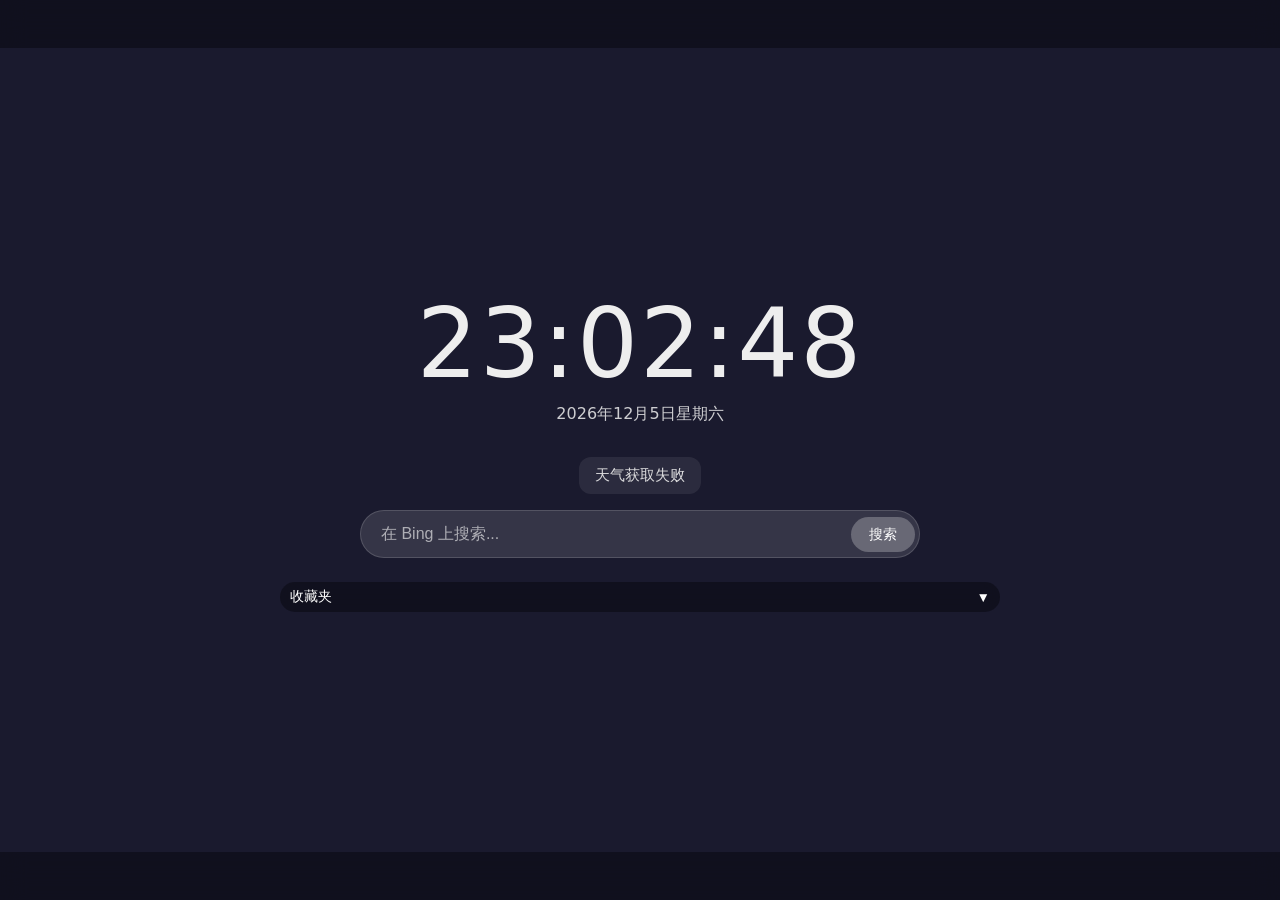
==== src/newtab/index.html @ 10435049 "浏览器拓展修改新标签页" ====
<!DOCTYPE html>
<html lang="zh-CN">
<head>
  <meta charset="UTF-8">
  <meta name="viewport" content="width=device-width, initial-scale=1.0">
  <title>新标签页</title>
  <link rel="stylesheet" href="style.css">
</head>
<body>
  <div id="wallpaper" class="wallpaper" aria-hidden="true"></div>
  <div id="glass-top" class="glass glass-top" aria-hidden="true"></div>
  <div id="glass-bottom" class="glass glass-bottom" aria-hidden="true"></div>
  <div id="app">
    <div id="widget-time" class="widget widget-time" hidden></div>
    <div id="widget-weather" class="widget widget-weather" hidden></div>
    <form id="search-form" class="search-form">
      <input type="search" id="search-input" class="search-input" placeholder="在 Bing 上搜索..." autocomplete="off" enterkeyhint="search">
      <button type="submit" class="search-btn">搜索</button>
    </form>
    <div class="favorites">
      <button id="favorites-toggle" class="favorites-toggle" type="button" aria-expanded="false">
        <span class="favorites-title">收藏夹</span>
        <span class="favorites-arrow" aria-hidden="true">▼</span>
      </button>
      <div id="favorites-panel" class="favorites-panel" hidden>
        <div class="favorites-scroller" id="favorites-scroller"></div>
      </div>
    </div>
    <div class="placeholder" id="placeholder">MyEdgeStyle 新标签页</div>
  </div>
  <script src="script.js"></script>
</body>
</html>
---- src/newtab/style.css ----
* {
  box-sizing: border-box;
}

html, body {
  margin: 0;
  padding: 0;
  width: 100%;
  height: 100%;
  overflow: hidden;
}

body {
  font-family: "Segoe UI", system-ui, sans-serif;
  background: #1a1a2e;
  color: #eee;
}

/* 壁纸层 */
.wallpaper {
  position: fixed;
  inset: 0;
  background-size: cover;
  background-position: center;
  background-repeat: no-repeat;
  z-index: 0;
}

/* 毛玻璃镶边 */
.glass {
  position: fixed;
  left: 0;
  right: 0;
  height: 48px;
  pointer-events: none;
  z-index: 1;
  backdrop-filter: blur(12px);
  -webkit-backdrop-filter: blur(12px);
}

.glass-top {
  top: 0;
}

.glass-bottom {
  top: auto;
  bottom: 0;
}

#app {
  position: relative;
  z-index: 2;
  width: 100%;
  height: 100%;
  display: flex;
  flex-direction: column;
  align-items: center;
  justify-content: center;
  gap: 1rem;
}

.placeholder {
  font-size: 1.25rem;
  color: rgba(255, 255, 255, 0.7);
}

.placeholder:not(:only-child) {
  display: none;
}

/* 时间组件 */
.widget-time {
  text-align: center;
  font-variant-numeric: tabular-nums;
}

.widget-time .time-main {
  font-size: clamp(3rem, 10vw, 6rem);
  font-weight: 300;
  letter-spacing: 0.02em;
  margin: 0;
}

.widget-time .time-date {
  font-size: 1rem;
  opacity: 0.85;
  margin-top: 0.25rem;
}

/* 天气组件 */
.widget-weather {
  display: flex;
  align-items: center;
  gap: 0.75rem;
  padding: 0.5rem 1rem;
  background: rgba(255, 255, 255, 0.08);
  border-radius: 12px;
  font-size: 0.95rem;
}

.widget-weather .temp {
  font-size: 1.5rem;
  font-weight: 600;
}

.widget-weather .desc {
  opacity: 0.9;
}

.widget-weather .location {
  font-size: 0.85rem;
  opacity: 0.75;
}

/* 搜索框 */
.search-form {
  display: flex;
  align-items: center;
  max-width: 560px;
  width: 90%;
  margin: 0;
  background: rgba(255, 255, 255, 0.12);
  border-radius: 24px;
  padding: 4px 4px 4px 20px;
  border: 1px solid rgba(255, 255, 255, 0.15);
  transition: background 0.2s, border-color 0.2s;
}

.search-form:focus-within {
  background: rgba(255, 255, 255, 0.18);
  border-color: rgba(255, 255, 255, 0.25);
}

.search-input {
  flex: 1;
  min-width: 0;
  padding: 10px 12px 10px 0;
  border: none;
  background: transparent;
  color: #fff;
  font-size: 1rem;
  outline: none;
}

.search-input::placeholder {
  color: rgba(255, 255, 255, 0.6);
}

.search-btn {
  padding: 8px 18px;
  border: none;
  border-radius: 20px;
  background: rgba(255, 255, 255, 0.25);
  color: #fff;
  font-size: 0.9rem;
  cursor: pointer;
  transition: background 0.2s;
}

.search-btn:hover {
  background: rgba(255, 255, 255, 0.35);
}

/* 收藏夹 */
.favorites {
  margin-top: 0.5rem;
  max-width: 720px;
  width: 90%;
  display: flex;
  flex-direction: column;
  align-items: stretch;
  gap: 0.5rem;
}

.favorites-toggle {
  display: inline-flex;
  align-items: center;
  justify-content: space-between;
  width: 100%;
  padding: 6px 10px;
  border-radius: 999px;
  border: none;
  background: rgba(0, 0, 0, 0.35);
  color: #fff;
  font-size: 0.85rem;
  cursor: pointer;
  backdrop-filter: blur(8px);
}

.favorites-title {
  font-weight: 500;
}

.favorites-arrow {
  transition: transform 0.2s ease;
}

.favorites-toggle[aria-expanded="true"] .favorites-arrow {
  transform: rotate(180deg);
}

.favorites-panel {
  background: rgba(0, 0, 0, 0.4);
  border-radius: 16px;
  padding: 6px 4px 4px;
  max-height: 220px;
  width: 100%;
  overflow: hidden;
  backdrop-filter: blur(10px);
}

.favorites-scroller {
  max-height: 190px;
  overflow-y: auto;
  padding: 4px 4px 8px;
  display: flex;
  flex-wrap: wrap;
  gap: 6px;
}

.favorite-item {
  display: inline-flex;
  align-items: center;
  max-width: 220px;
  padding: 6px 9px;
  border-radius: 999px;
  background: rgba(255, 255, 255, 0.1);
  color: #fff;
  text-decoration: none;
  font-size: 0.8rem;
  line-height: 1.2;
  gap: 6px;
  overflow: hidden;
  white-space: nowrap;
}

.favorite-item:hover {
  background: rgba(255, 255, 255, 0.18);
}

.favorite-icon {
  width: 18px;
  height: 18px;
  border-radius: 50%;
  background: rgba(0, 0, 0, 0.4);
  display: inline-flex;
  align-items: center;
  justify-content: center;
  font-size: 0.7rem;
}

.favorite-text {
  overflow: hidden;
  text-overflow: ellipsis;
}

.favorite-folder {
  opacity: 0.7;
  font-size: 0.7rem;
  margin-left: 2px;
}
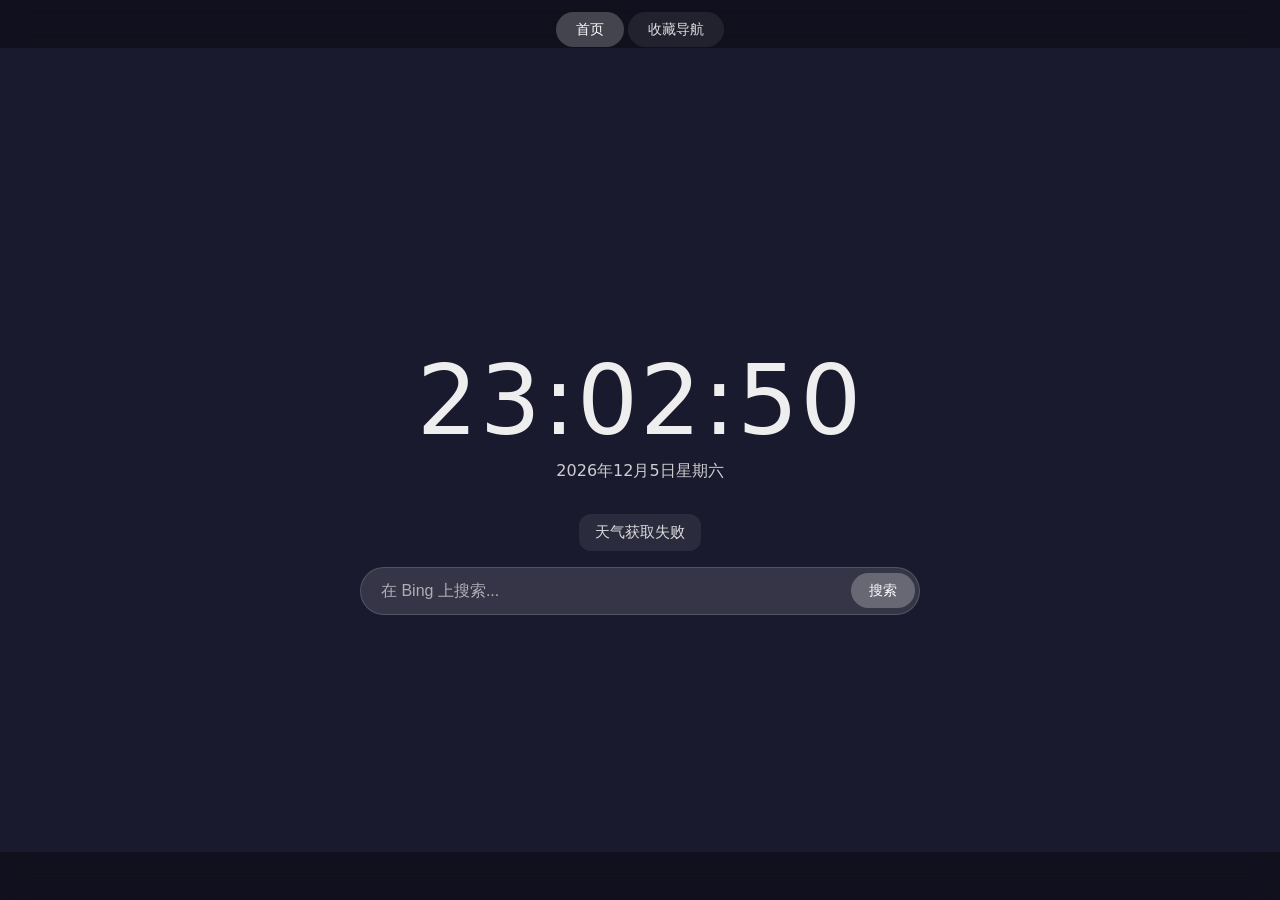
==== commit bffb902b: "添加收藏导航" ====
--- a/src/newtab/index.html
+++ b/src/newtab/index.html
@@ -11,22 +11,25 @@
   <div id="glass-top" class="glass glass-top" aria-hidden="true"></div>
   <div id="glass-bottom" class="glass glass-bottom" aria-hidden="true"></div>
   <div id="app">
-    <div id="widget-time" class="widget widget-time" hidden></div>
-    <div id="widget-weather" class="widget widget-weather" hidden></div>
-    <form id="search-form" class="search-form">
-      <input type="search" id="search-input" class="search-input" placeholder="在 Bing 上搜索..." autocomplete="off" enterkeyhint="search">
-      <button type="submit" class="search-btn">搜索</button>
-    </form>
-    <div class="favorites">
-      <button id="favorites-toggle" class="favorites-toggle" type="button" aria-expanded="false">
-        <span class="favorites-title">收藏夹</span>
-        <span class="favorites-arrow" aria-hidden="true">▼</span>
-      </button>
-      <div id="favorites-panel" class="favorites-panel" hidden>
-        <div class="favorites-scroller" id="favorites-scroller"></div>
+    <nav class="view-tabs" role="tablist">
+      <button type="button" class="view-tab active" role="tab" id="tab-home" aria-selected="true">首页</button>
+      <button type="button" class="view-tab" role="tab" id="tab-favorites" aria-selected="false">收藏导航</button>
+    </nav>
+    <div id="view-home" class="view-pane" role="tabpanel">
+      <div id="widget-time" class="widget widget-time" hidden></div>
+      <div id="widget-weather" class="widget widget-weather" hidden></div>
+      <form id="search-form" class="search-form">
+        <input type="search" id="search-input" class="search-input" placeholder="在 Bing 上搜索..." autocomplete="off" enterkeyhint="search">
+        <button type="submit" class="search-btn">搜索</button>
+      </form>
+      <div class="placeholder" id="placeholder">MyEdgeStyle 新标签页</div>
+    </div>
+    <div id="view-favorites" class="view-pane hidden" role="tabpanel">
+      <div class="favorites-nav">
+        <input type="search" id="favorites-nav-search" class="favorites-nav-search" placeholder="搜索收藏（标题或网址）..." autocomplete="off">
+        <div id="favorites-nav-content" class="favorites-nav-content"></div>
       </div>
     </div>
-    <div class="placeholder" id="placeholder">MyEdgeStyle 新标签页</div>
   </div>
   <script src="script.js"></script>
 </body>
--- a/src/newtab/style.css
+++ b/src/newtab/style.css
@@ -55,8 +55,190 @@
   display: flex;
   flex-direction: column;
   align-items: center;
+  justify-content: flex-start;
+  gap: 0;
+  padding-top: 12px;
+  overflow: hidden;
+}
+
+.view-tabs {
+  display: flex;
+  gap: 4px;
+  margin-bottom: 12px;
+  flex-shrink: 0;
+}
+
+.view-tab {
+  padding: 8px 20px;
+  border: none;
+  border-radius: 20px;
+  background: rgba(255, 255, 255, 0.08);
+  color: rgba(255, 255, 255, 0.85);
+  font-size: 0.9rem;
+  cursor: pointer;
+  transition: background 0.2s, color 0.2s;
+}
+
+.view-tab:hover {
+  background: rgba(255, 255, 255, 0.14);
+  color: #fff;
+}
+
+.view-tab.active {
+  background: rgba(255, 255, 255, 0.22);
+  color: #fff;
+}
+
+.view-pane {
+  flex: 1;
+  min-height: 0;
+  width: 100%;
+  display: flex;
+  flex-direction: column;
+  align-items: center;
   justify-content: center;
   gap: 1rem;
+}
+
+.view-pane.hidden {
+  display: none;
+}
+
+#view-favorites .favorites-nav {
+  width: 100%;
+  max-width: 960px;
+  height: 100%;
+  display: flex;
+  flex-direction: column;
+  align-items: stretch;
+  gap: 12px;
+  padding: 0 16px 24px;
+  overflow: hidden;
+}
+
+.favorites-nav-search {
+  width: 100%;
+  max-width: 400px;
+  margin: 0 auto;
+  padding: 12px 20px;
+  border: 1px solid rgba(255, 255, 255, 0.2);
+  border-radius: 24px;
+  background: rgba(0, 0, 0, 0.35);
+  color: #fff;
+  font-size: 1rem;
+  outline: none;
+  flex-shrink: 0;
+}
+
+.favorites-nav-search::placeholder {
+  color: rgba(255, 255, 255, 0.55);
+}
+
+.favorites-nav-search:focus {
+  border-color: rgba(255, 255, 255, 0.4);
+  background: rgba(0, 0, 0, 0.45);
+}
+
+.favorites-nav-content {
+  flex: 1;
+  overflow-y: auto;
+  overflow-x: hidden;
+  display: flex;
+  flex-direction: column;
+  gap: 20px;
+  padding: 8px 0;
+}
+
+.favorites-group {
+  flex-shrink: 0;
+}
+
+.favorites-group-title {
+  font-size: 0.95rem;
+  font-weight: 600;
+  color: rgba(255, 255, 255, 0.95);
+  margin-bottom: 10px;
+  padding-bottom: 4px;
+  border-bottom: 1px solid rgba(255, 255, 255, 0.15);
+}
+
+.favorites-group-list {
+  display: grid;
+  grid-template-columns: repeat(auto-fill, minmax(140px, 1fr));
+  gap: 12px;
+}
+
+.nav-card {
+  display: flex;
+  flex-direction: column;
+  align-items: center;
+  justify-content: center;
+  padding: 14px 10px;
+  border-radius: 12px;
+  background: rgba(255, 255, 255, 0.1);
+  color: #fff;
+  text-decoration: none;
+  transition: background 0.2s, transform 0.15s;
+  min-height: 72px;
+}
+
+.nav-card:hover {
+  background: rgba(255, 255, 255, 0.2);
+  transform: translateY(-2px);
+}
+
+.nav-card-icon {
+  width: 32px;
+  height: 32px;
+  border-radius: 8px;
+  background: rgba(0, 0, 0, 0.35);
+  display: flex;
+  align-items: center;
+  justify-content: center;
+  font-size: 1rem;
+  font-weight: 600;
+  margin-bottom: 8px;
+  flex-shrink: 0;
+  position: relative;
+}
+
+.nav-card-icon-img {
+  width: 32px;
+  height: 32px;
+  border-radius: 8px;
+  object-fit: contain;
+  position: absolute;
+  inset: 0;
+}
+
+.nav-card-icon-img[hidden] {
+  display: none;
+}
+
+.nav-card-icon-fallback {
+  position: absolute;
+  inset: 0;
+  display: flex;
+  align-items: center;
+  justify-content: center;
+  font-size: 1rem;
+  font-weight: 600;
+}
+
+.nav-card-icon-fallback[hidden] {
+  display: none;
+}
+
+.nav-card-title {
+  font-size: 0.8rem;
+  line-height: 1.25;
+  text-align: center;
+  overflow: hidden;
+  text-overflow: ellipsis;
+  display: -webkit-box;
+  -webkit-line-clamp: 2;
+  -webkit-box-orient: vertical;
+  word-break: break-all;
 }
 
 .placeholder {
@@ -161,101 +343,4 @@
   background: rgba(255, 255, 255, 0.35);
 }
 
-/* 收藏夹 */
-.favorites {
-  margin-top: 0.5rem;
-  max-width: 720px;
-  width: 90%;
-  display: flex;
-  flex-direction: column;
-  align-items: stretch;
-  gap: 0.5rem;
-}
-
-.favorites-toggle {
-  display: inline-flex;
-  align-items: center;
-  justify-content: space-between;
-  width: 100%;
-  padding: 6px 10px;
-  border-radius: 999px;
-  border: none;
-  background: rgba(0, 0, 0, 0.35);
-  color: #fff;
-  font-size: 0.85rem;
-  cursor: pointer;
-  backdrop-filter: blur(8px);
-}
-
-.favorites-title {
-  font-weight: 500;
-}
-
-.favorites-arrow {
-  transition: transform 0.2s ease;
-}
-
-.favorites-toggle[aria-expanded="true"] .favorites-arrow {
-  transform: rotate(180deg);
-}
-
-.favorites-panel {
-  background: rgba(0, 0, 0, 0.4);
-  border-radius: 16px;
-  padding: 6px 4px 4px;
-  max-height: 220px;
-  width: 100%;
-  overflow: hidden;
-  backdrop-filter: blur(10px);
-}
-
-.favorites-scroller {
-  max-height: 190px;
-  overflow-y: auto;
-  padding: 4px 4px 8px;
-  display: flex;
-  flex-wrap: wrap;
-  gap: 6px;
-}
-
-.favorite-item {
-  display: inline-flex;
-  align-items: center;
-  max-width: 220px;
-  padding: 6px 9px;
-  border-radius: 999px;
-  background: rgba(255, 255, 255, 0.1);
-  color: #fff;
-  text-decoration: none;
-  font-size: 0.8rem;
-  line-height: 1.2;
-  gap: 6px;
-  overflow: hidden;
-  white-space: nowrap;
-}
-
-.favorite-item:hover {
-  background: rgba(255, 255, 255, 0.18);
-}
-
-.favorite-icon {
-  width: 18px;
-  height: 18px;
-  border-radius: 50%;
-  background: rgba(0, 0, 0, 0.4);
-  display: inline-flex;
-  align-items: center;
-  justify-content: center;
-  font-size: 0.7rem;
-}
-
-.favorite-text {
-  overflow: hidden;
-  text-overflow: ellipsis;
-}
-
-.favorite-folder {
-  opacity: 0.7;
-  font-size: 0.7rem;
-  margin-left: 2px;
-}
+/* 收藏导航（仅收藏导航页使用） */
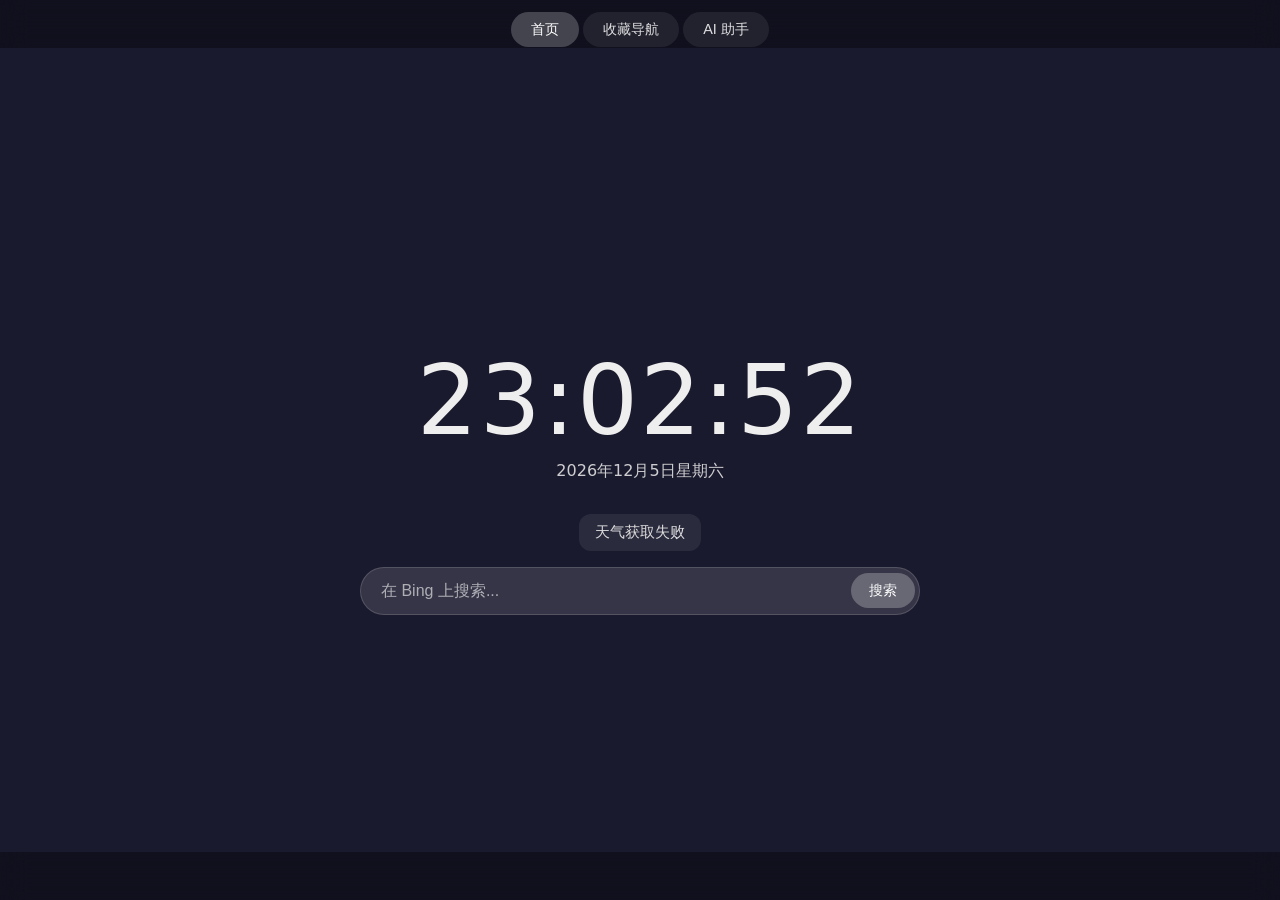
==== commit 92cce143: "chore: add a ai helper" ====
--- a/src/newtab/index.html
+++ b/src/newtab/index.html
@@ -1,36 +1,90 @@
 <!DOCTYPE html>
 <html lang="zh-CN">
+
 <head>
   <meta charset="UTF-8">
   <meta name="viewport" content="width=device-width, initial-scale=1.0">
   <title>新标签页</title>
   <link rel="stylesheet" href="style.css">
 </head>
+
 <body>
   <div id="wallpaper" class="wallpaper" aria-hidden="true"></div>
   <div id="glass-top" class="glass glass-top" aria-hidden="true"></div>
   <div id="glass-bottom" class="glass glass-bottom" aria-hidden="true"></div>
   <div id="app">
     <nav class="view-tabs" role="tablist">
-      <button type="button" class="view-tab active" role="tab" id="tab-home" aria-selected="true">首页</button>
-      <button type="button" class="view-tab" role="tab" id="tab-favorites" aria-selected="false">收藏导航</button>
+      <button type="button" class="view-tab active" role="tab" id="tab-home" data-view="home"
+        aria-controls="view-home" aria-selected="true">首页</button>
+      <button type="button" class="view-tab" role="tab" id="tab-favorites" data-view="favorites"
+        aria-controls="view-favorites" aria-selected="false">收藏导航</button>
+      <button type="button" class="view-tab" role="tab" id="tab-ai" data-view="ai" aria-controls="view-ai"
+        aria-selected="false">AI 助手</button>
     </nav>
     <div id="view-home" class="view-pane" role="tabpanel">
       <div id="widget-time" class="widget widget-time" hidden></div>
       <div id="widget-weather" class="widget widget-weather" hidden></div>
       <form id="search-form" class="search-form">
-        <input type="search" id="search-input" class="search-input" placeholder="在 Bing 上搜索..." autocomplete="off" enterkeyhint="search">
+        <input type="search" id="search-input" class="search-input" placeholder="在 Bing 上搜索..." autocomplete="off"
+          enterkeyhint="search">
         <button type="submit" class="search-btn">搜索</button>
       </form>
       <div class="placeholder" id="placeholder">MyEdgeStyle 新标签页</div>
     </div>
     <div id="view-favorites" class="view-pane hidden" role="tabpanel">
       <div class="favorites-nav">
-        <input type="search" id="favorites-nav-search" class="favorites-nav-search" placeholder="搜索收藏（标题或网址）..." autocomplete="off">
+        <input type="search" id="favorites-nav-search" class="favorites-nav-search" placeholder="搜索收藏（标题或网址）..."
+          autocomplete="off">
         <div id="favorites-nav-content" class="favorites-nav-content"></div>
+      </div>
+    </div>
+    <div id="view-ai" class="view-pane hidden" role="tabpanel">
+      <section class="ai-panel" aria-label="AI 助手">
+        <aside class="ai-config">
+          <div class="ai-config-header">
+            <h2>AI 配置</h2>
+            <span id="ai-config-status" class="ai-config-status" aria-live="polite"></span>
+          </div>
+          <label class="ai-field">
+            <span>API 地址</span>
+            <input type="url" id="ai-api-url" placeholder="https://api.openai.com/v1/chat/completions"
+              autocomplete="off">
+          </label>
+          <label class="ai-field">
+            <span>API Key</span>
+            <input type="password" id="ai-api-key" placeholder="输入后加密保存，不回显" autocomplete="new-password"
+              spellcheck="false">
+          </label>
+          <label class="ai-field">
+            <span>模型</span>
+            <input type="text" id="ai-model" placeholder="例如 gpt-4.1-mini / deepseek-chat" autocomplete="off">
+          </label>
+          <button type="button" id="ai-save-config" class="ai-save-btn">保存配置</button>
+        </aside>
+        <main class="ai-workspace">
+          <div class="ai-mode-switch" role="tablist" aria-label="AI 模式">
+            <button type="button" class="ai-mode-btn active" data-ai-mode="chat" aria-selected="true">问答</button>
+            <button type="button" class="ai-mode-btn" data-ai-mode="naming" aria-selected="false">命名简称</button>
+          </div>
+          <div id="ai-messages" class="ai-messages" aria-live="polite"></div>
+          <form id="ai-form" class="ai-form">
+            <textarea id="ai-input" class="ai-input" rows="3" placeholder="输入问题，Enter 发送，Shift+Enter 换行"></textarea>
+            <button type="submit" id="ai-submit" class="ai-submit">发送</button>
+          </form>
+        </main>
+      </section>
+    </div>
+    <div id="favorites-loading-overlay" class="favorites-loading-overlay" aria-hidden="true" hidden>
+      <div class="favorites-loading-dialog" role="status" aria-live="polite">
+        <button type="button" class="favorites-loading-close" aria-label="取消加载">×</button>
+        <div class="favorites-loading-body">
+          <div class="favorites-loading-spinner"></div>
+          <div class="favorites-loading-text">正在加载收藏...</div>
+        </div>
       </div>
     </div>
   </div>
   <script src="script.js"></script>
 </body>
+
 </html>
--- a/src/newtab/style.css
+++ b/src/newtab/style.css
@@ -2,7 +2,8 @@
   box-sizing: border-box;
 }
 
-html, body {
+html,
+body {
   margin: 0;
   padding: 0;
   width: 100%;
@@ -343,4 +344,322 @@
   background: rgba(255, 255, 255, 0.35);
 }
 
+/* AI 助手页 */
+#view-ai {
+  justify-content: flex-start;
+  padding: 0 16px 24px;
+}
+
+.ai-panel {
+  width: min(1080px, 100%);
+  height: 100%;
+  min-height: 0;
+  display: grid;
+  grid-template-columns: 280px minmax(0, 1fr);
+  gap: 14px;
+}
+
+.ai-config,
+.ai-workspace {
+  min-height: 0;
+  border: 1px solid rgba(255, 255, 255, 0.15);
+  background: rgba(8, 10, 18, 0.5);
+  box-shadow: 0 18px 42px rgba(0, 0, 0, 0.25);
+  backdrop-filter: blur(18px);
+  -webkit-backdrop-filter: blur(18px);
+}
+
+.ai-config {
+  display: flex;
+  flex-direction: column;
+  gap: 14px;
+  padding: 16px;
+  border-radius: 12px;
+  align-self: start;
+}
+
+.ai-config-header {
+  display: flex;
+  align-items: center;
+  justify-content: space-between;
+  gap: 10px;
+}
+
+.ai-config h2 {
+  margin: 0;
+  font-size: 1rem;
+  font-weight: 600;
+}
+
+.ai-config-status {
+  min-width: 44px;
+  font-size: 0.8rem;
+  color: #9ee6bd;
+  text-align: right;
+}
+
+.ai-field {
+  display: flex;
+  flex-direction: column;
+  gap: 6px;
+  font-size: 0.85rem;
+  color: rgba(255, 255, 255, 0.82);
+}
+
+.ai-field input,
+.ai-input {
+  width: 100%;
+  border: 1px solid rgba(255, 255, 255, 0.16);
+  background: rgba(0, 0, 0, 0.32);
+  color: #fff;
+  outline: none;
+}
+
+.ai-field input {
+  height: 38px;
+  border-radius: 8px;
+  padding: 0 10px;
+}
+
+.ai-field input:focus,
+.ai-input:focus {
+  border-color: rgba(158, 230, 189, 0.58);
+  background: rgba(0, 0, 0, 0.42);
+}
+
+.ai-save-btn,
+.ai-submit,
+.ai-mode-btn {
+  border: none;
+  color: #fff;
+  cursor: pointer;
+  transition: background 0.2s, opacity 0.2s;
+}
+
+.ai-save-btn {
+  height: 38px;
+  border-radius: 8px;
+  background: rgba(158, 230, 189, 0.22);
+}
+
+.ai-save-btn:hover,
+.ai-submit:hover {
+  background: rgba(158, 230, 189, 0.34);
+}
+
+.ai-workspace {
+  display: flex;
+  flex-direction: column;
+  gap: 12px;
+  padding: 14px;
+  border-radius: 12px;
+}
+
+.ai-mode-switch {
+  align-self: flex-start;
+  display: flex;
+  gap: 4px;
+  padding: 4px;
+  border-radius: 12px;
+  background: rgba(255, 255, 255, 0.08);
+}
+
+.ai-mode-btn {
+  min-width: 82px;
+  height: 32px;
+  padding: 0 12px;
+  border-radius: 8px;
+  background: transparent;
+  font-size: 0.88rem;
+}
+
+.ai-mode-btn.active {
+  background: rgba(255, 255, 255, 0.2);
+}
+
+.ai-messages {
+  flex: 1;
+  min-height: 0;
+  overflow-y: auto;
+  display: flex;
+  flex-direction: column;
+  gap: 10px;
+  padding-right: 4px;
+}
+
+.ai-message {
+  max-width: min(760px, 92%);
+  display: flex;
+  flex-direction: column;
+  gap: 5px;
+}
+
+.ai-message-user {
+  align-self: flex-end;
+}
+
+.ai-message-assistant,
+.ai-message-error {
+  align-self: flex-start;
+}
+
+.ai-message-label {
+  font-size: 0.75rem;
+  color: rgba(255, 255, 255, 0.62);
+}
+
+.ai-message-user .ai-message-label {
+  text-align: right;
+}
+
+.ai-message-body {
+  white-space: pre-wrap;
+  word-break: break-word;
+  line-height: 1.55;
+  padding: 10px 12px;
+  border-radius: 12px;
+  background: rgba(255, 255, 255, 0.11);
+  border: 1px solid rgba(255, 255, 255, 0.1);
+}
+
+.ai-message-user .ai-message-body {
+  background: rgba(158, 230, 189, 0.22);
+}
+
+.ai-message-error .ai-message-body {
+  background: rgba(255, 106, 106, 0.18);
+  border-color: rgba(255, 106, 106, 0.28);
+}
+
+.ai-form {
+  display: grid;
+  grid-template-columns: minmax(0, 1fr) 88px;
+  gap: 10px;
+  flex-shrink: 0;
+}
+
+.ai-input {
+  resize: none;
+  min-height: 78px;
+  max-height: 150px;
+  border-radius: 12px;
+  padding: 10px 12px;
+  font: inherit;
+  line-height: 1.45;
+}
+
+.ai-input::placeholder,
+.ai-field input::placeholder {
+  color: rgba(255, 255, 255, 0.45);
+}
+
+.ai-submit {
+  border-radius: 12px;
+  background: rgba(158, 230, 189, 0.24);
+  font-size: 0.95rem;
+}
+
+.ai-submit:disabled {
+  cursor: wait;
+  opacity: 0.7;
+}
+
+@media (max-width: 780px) {
+  .ai-panel {
+    grid-template-columns: 1fr;
+    overflow-y: auto;
+  }
+
+  .ai-config {
+    align-self: stretch;
+  }
+
+  .ai-workspace {
+    min-height: 520px;
+  }
+}
+
+@media (max-width: 520px) {
+  .view-tab {
+    padding: 8px 12px;
+  }
+
+  .ai-form {
+    grid-template-columns: 1fr;
+  }
+
+  .ai-submit {
+    height: 40px;
+  }
+}
+
 /* 收藏导航（仅收藏导航页使用） */
+.favorites-loading-overlay {
+  position: fixed;
+  inset: 0;
+  display: flex;
+  align-items: center;
+  justify-content: center;
+  background: rgba(0, 0, 0, 0.4);
+  z-index: 3;
+}
+
+.favorites-loading-overlay[hidden] {
+  display: none;
+}
+
+.favorites-loading-dialog {
+  position: relative;
+  min-width: 220px;
+  max-width: 280px;
+  padding: 16px 20px 18px;
+  border-radius: 16px;
+  background: rgba(15, 15, 30, 0.92);
+  box-shadow: 0 18px 40px rgba(0, 0, 0, 0.5);
+  backdrop-filter: blur(18px);
+  -webkit-backdrop-filter: blur(18px);
+  color: #fff;
+}
+
+.favorites-loading-body {
+  display: flex;
+  align-items: center;
+  gap: 12px;
+}
+
+.favorites-loading-text {
+  font-size: 0.95rem;
+  white-space: nowrap;
+}
+
+.favorites-loading-close {
+  position: absolute;
+  top: 6px;
+  right: 8px;
+  border: none;
+  background: transparent;
+  color: rgba(255, 255, 255, 0.7);
+  cursor: pointer;
+  font-size: 1rem;
+  padding: 2px 4px;
+}
+
+.favorites-loading-close:hover {
+  color: #fff;
+}
+
+.favorites-loading-spinner {
+  width: 18px;
+  height: 18px;
+  border-radius: 50%;
+  border: 2px solid rgba(255, 255, 255, 0.25);
+  border-top-color: #fff;
+  animation: favorites-loading-spin 0.7s linear infinite;
+  flex-shrink: 0;
+}
+
+@keyframes favorites-loading-spin {
+  to {
+    transform: rotate(360deg);
+  }
+}
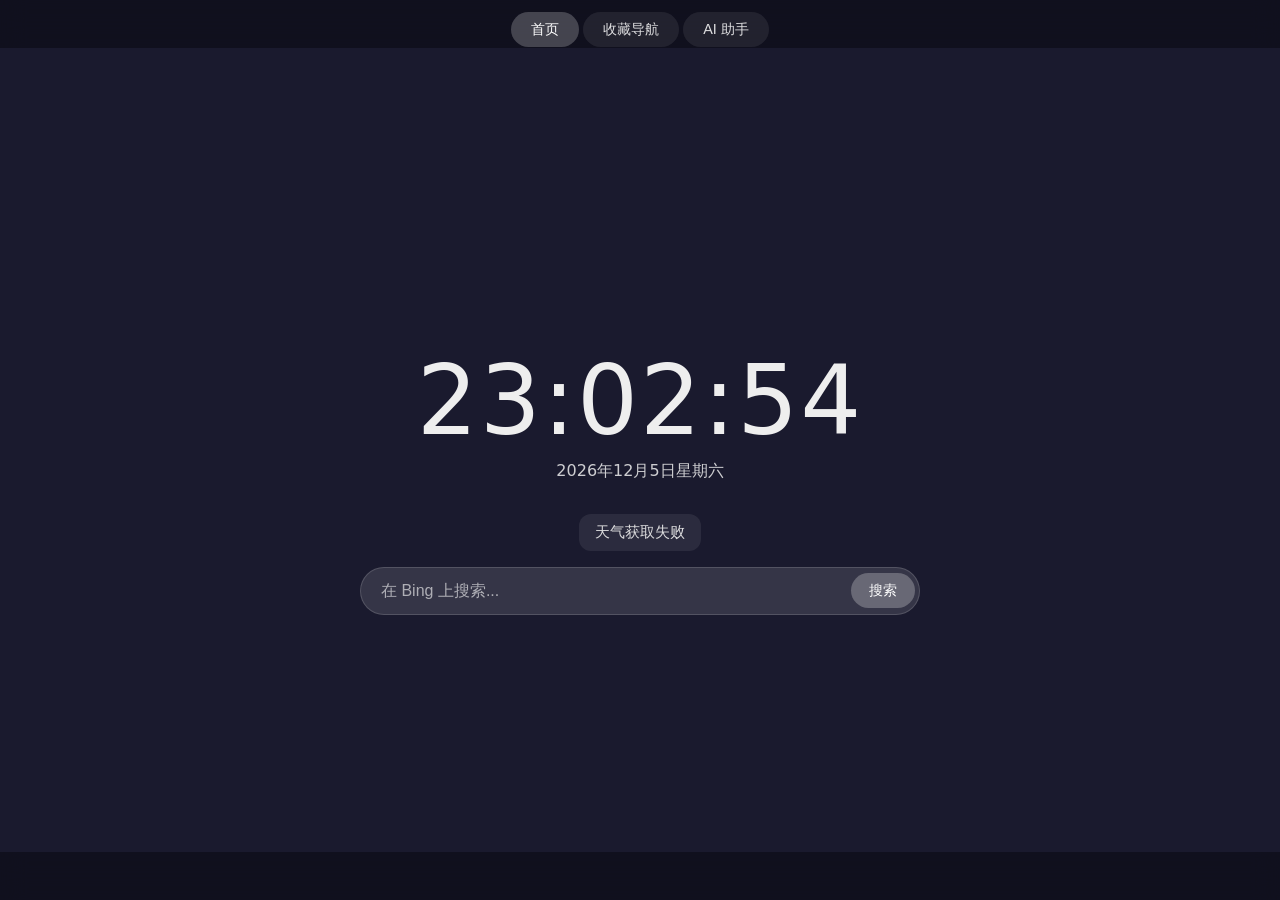
==== commit 9cf34fb8: "ai: more clearly talking" ====
--- a/src/newtab/index.html
+++ b/src/newtab/index.html
@@ -62,9 +62,12 @@
           <button type="button" id="ai-save-config" class="ai-save-btn">保存配置</button>
         </aside>
         <main class="ai-workspace">
-          <div class="ai-mode-switch" role="tablist" aria-label="AI 模式">
-            <button type="button" class="ai-mode-btn active" data-ai-mode="chat" aria-selected="true">问答</button>
-            <button type="button" class="ai-mode-btn" data-ai-mode="naming" aria-selected="false">命名简称</button>
+          <div class="ai-toolbar">
+            <div class="ai-mode-switch" role="tablist" aria-label="AI 模式">
+              <button type="button" class="ai-mode-btn active" data-ai-mode="chat" aria-selected="true">问答</button>
+              <button type="button" class="ai-mode-btn" data-ai-mode="naming" aria-selected="false">命名简称</button>
+            </div>
+            <button type="button" id="ai-clear-chat" class="ai-clear-btn">清除记录</button>
           </div>
           <div id="ai-messages" class="ai-messages" aria-live="polite"></div>
           <form id="ai-form" class="ai-form">
--- a/src/newtab/style.css
+++ b/src/newtab/style.css
@@ -429,7 +429,8 @@
 
 .ai-save-btn,
 .ai-submit,
-.ai-mode-btn {
+.ai-mode-btn,
+.ai-clear-btn {
   border: none;
   color: #fff;
   cursor: pointer;
@@ -455,8 +456,15 @@
   border-radius: 12px;
 }
 
+.ai-toolbar {
+  display: flex;
+  align-items: center;
+  justify-content: space-between;
+  gap: 10px;
+  flex-shrink: 0;
+}
+
 .ai-mode-switch {
-  align-self: flex-start;
   display: flex;
   gap: 4px;
   padding: 4px;
@@ -477,6 +485,19 @@
   background: rgba(255, 255, 255, 0.2);
 }
 
+.ai-clear-btn {
+  height: 34px;
+  padding: 0 12px;
+  border-radius: 8px;
+  background: rgba(255, 255, 255, 0.09);
+  font-size: 0.86rem;
+  white-space: nowrap;
+}
+
+.ai-clear-btn:hover {
+  background: rgba(255, 255, 255, 0.18);
+}
+
 .ai-messages {
   flex: 1;
   min-height: 0;
@@ -582,6 +603,19 @@
 @media (max-width: 520px) {
   .view-tab {
     padding: 8px 12px;
+  }
+
+  .ai-toolbar {
+    align-items: stretch;
+    flex-direction: column;
+  }
+
+  .ai-mode-switch {
+    align-self: flex-start;
+  }
+
+  .ai-clear-btn {
+    align-self: flex-start;
   }
 
   .ai-form {
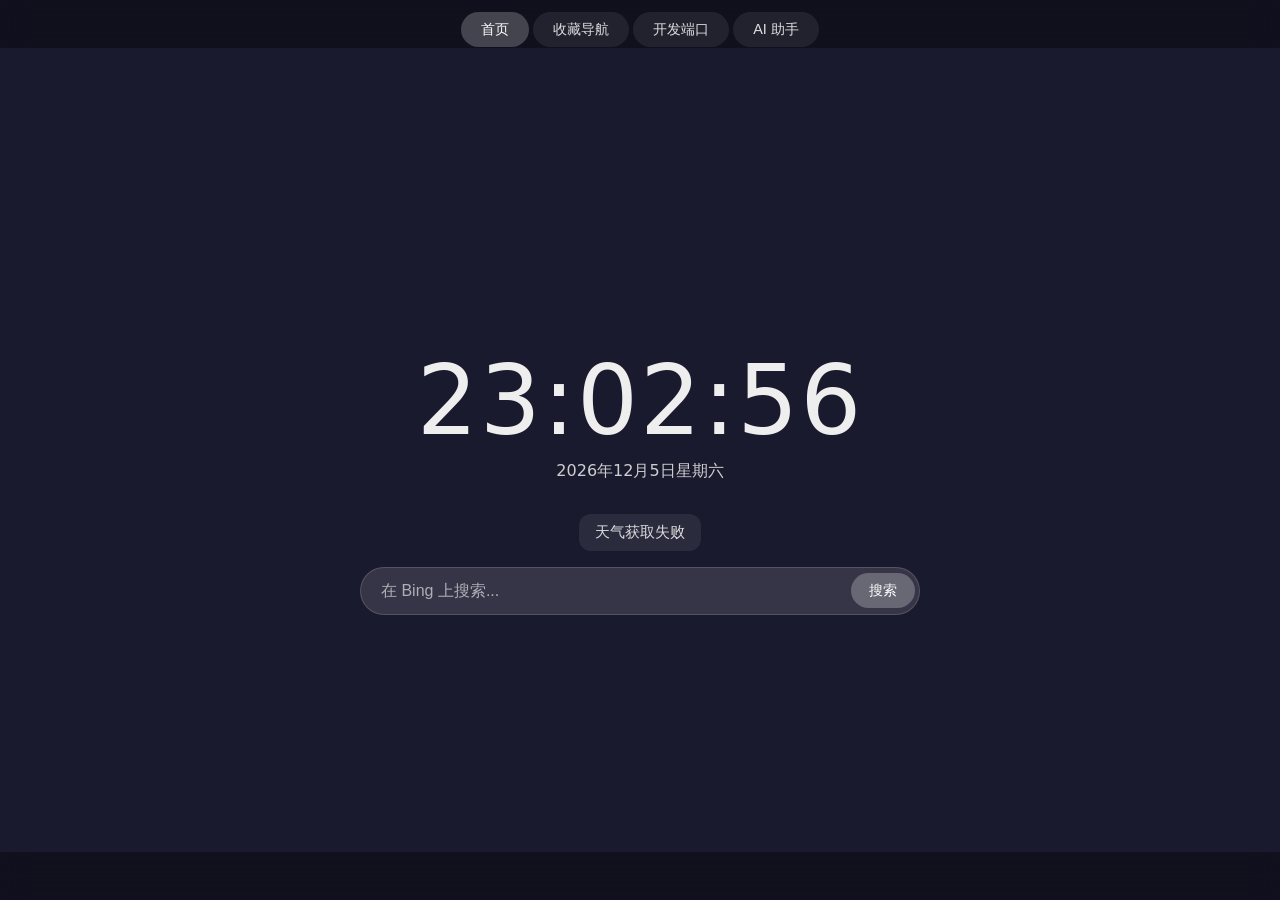
==== commit fb426aa5: "feat(newtab, options, AI, contextmenu): 新增开发端口 tab、本地端口配置、AI 开发模式和右键菜单" ====
--- a/src/newtab/index.html
+++ b/src/newtab/index.html
@@ -18,6 +18,8 @@
         aria-controls="view-home" aria-selected="true">首页</button>
       <button type="button" class="view-tab" role="tab" id="tab-favorites" data-view="favorites"
         aria-controls="view-favorites" aria-selected="false">收藏导航</button>
+      <button type="button" class="view-tab" role="tab" id="tab-ports" data-view="ports"
+        aria-controls="view-ports" aria-selected="false">开发端口</button>
       <button type="button" class="view-tab" role="tab" id="tab-ai" data-view="ai" aria-controls="view-ai"
         aria-selected="false">AI 助手</button>
     </nav>
@@ -37,6 +39,16 @@
           autocomplete="off">
         <div id="favorites-nav-content" class="favorites-nav-content"></div>
       </div>
+    </div>
+    <div id="view-ports" class="view-pane hidden" role="tabpanel">
+      <section class="dev-ports" aria-label="本地开发端口">
+        <div class="dev-ports-toolbar">
+          <input type="search" id="dev-ports-search" class="dev-ports-search" placeholder="搜索项目、端口或地址..."
+            autocomplete="off">
+          <button type="button" id="dev-ports-refresh" class="dev-ports-refresh">刷新</button>
+        </div>
+        <div id="dev-ports-content" class="dev-ports-content"></div>
+      </section>
     </div>
     <div id="view-ai" class="view-pane hidden" role="tabpanel">
       <section class="ai-panel" aria-label="AI 助手">
@@ -66,6 +78,11 @@
             <div class="ai-mode-switch" role="tablist" aria-label="AI 模式">
               <button type="button" class="ai-mode-btn active" data-ai-mode="chat" aria-selected="true">问答</button>
               <button type="button" class="ai-mode-btn" data-ai-mode="naming" aria-selected="false">命名简称</button>
+              <button type="button" class="ai-mode-btn" data-ai-mode="error" aria-selected="false">报错解释</button>
+              <button type="button" class="ai-mode-btn" data-ai-mode="commit" aria-selected="false">Commit</button>
+              <button type="button" class="ai-mode-btn" data-ai-mode="regex" aria-selected="false">Regex</button>
+              <button type="button" class="ai-mode-btn" data-ai-mode="sql" aria-selected="false">SQL</button>
+              <button type="button" class="ai-mode-btn" data-ai-mode="api" aria-selected="false">API 分析</button>
             </div>
             <button type="button" id="ai-clear-chat" class="ai-clear-btn">清除记录</button>
           </div>
--- a/src/newtab/style.css
+++ b/src/newtab/style.css
@@ -117,6 +117,106 @@
   overflow: hidden;
 }
 
+#view-ports {
+  justify-content: flex-start;
+  padding: 0 16px 24px;
+}
+
+.dev-ports {
+  width: min(980px, 100%);
+  height: 100%;
+  min-height: 0;
+  display: flex;
+  flex-direction: column;
+  gap: 14px;
+}
+
+.dev-ports-toolbar {
+  display: flex;
+  justify-content: center;
+  gap: 10px;
+  flex-shrink: 0;
+}
+
+.dev-ports-search {
+  width: min(420px, 100%);
+  padding: 12px 18px;
+  border: 1px solid rgba(255, 255, 255, 0.2);
+  border-radius: 24px;
+  background: rgba(0, 0, 0, 0.35);
+  color: #fff;
+  font-size: 1rem;
+  outline: none;
+}
+
+.dev-ports-search::placeholder {
+  color: rgba(255, 255, 255, 0.55);
+}
+
+.dev-ports-refresh {
+  min-width: 72px;
+  border: none;
+  border-radius: 20px;
+  background: rgba(255, 255, 255, 0.16);
+  color: #fff;
+  cursor: pointer;
+}
+
+.dev-ports-refresh:hover {
+  background: rgba(255, 255, 255, 0.26);
+}
+
+.dev-ports-content {
+  flex: 1;
+  min-height: 0;
+  overflow-y: auto;
+  display: grid;
+  grid-template-columns: repeat(auto-fill, minmax(180px, 1fr));
+  align-content: start;
+  gap: 12px;
+  padding: 4px 0;
+}
+
+.dev-port-card {
+  min-height: 112px;
+  display: flex;
+  flex-direction: column;
+  justify-content: center;
+  gap: 8px;
+  padding: 16px;
+  border: 1px solid rgba(255, 255, 255, 0.14);
+  border-radius: 12px;
+  background: rgba(8, 10, 18, 0.48);
+  color: #fff;
+  text-decoration: none;
+  backdrop-filter: blur(14px);
+  -webkit-backdrop-filter: blur(14px);
+  transition: background 0.2s, transform 0.15s, border-color 0.2s;
+}
+
+.dev-port-card:hover {
+  transform: translateY(-2px);
+  background: rgba(255, 255, 255, 0.14);
+  border-color: rgba(255, 255, 255, 0.26);
+}
+
+.dev-port-title {
+  font-size: 1rem;
+  font-weight: 600;
+}
+
+.dev-port-url {
+  font-size: 0.82rem;
+  color: rgba(158, 230, 189, 0.95);
+  word-break: break-all;
+}
+
+.dev-port-desc {
+  font-size: 0.82rem;
+  line-height: 1.35;
+  color: rgba(255, 255, 255, 0.68);
+}
+
 .favorites-nav-search {
   width: 100%;
   max-width: 400px;
@@ -457,8 +557,9 @@
 }
 
 .ai-toolbar {
-  display: flex;
-  align-items: center;
+  display: grid;
+  grid-template-columns: minmax(0, 1fr) auto;
+  align-items: start;
   justify-content: space-between;
   gap: 10px;
   flex-shrink: 0;
@@ -466,6 +567,7 @@
 
 .ai-mode-switch {
   display: flex;
+  flex-wrap: wrap;
   gap: 4px;
   padding: 4px;
   border-radius: 12px;
@@ -620,6 +722,14 @@
 
   .ai-form {
     grid-template-columns: 1fr;
+  }
+
+  .dev-ports-toolbar {
+    flex-direction: column;
+  }
+
+  .dev-ports-refresh {
+    height: 40px;
   }
 
   .ai-submit {
